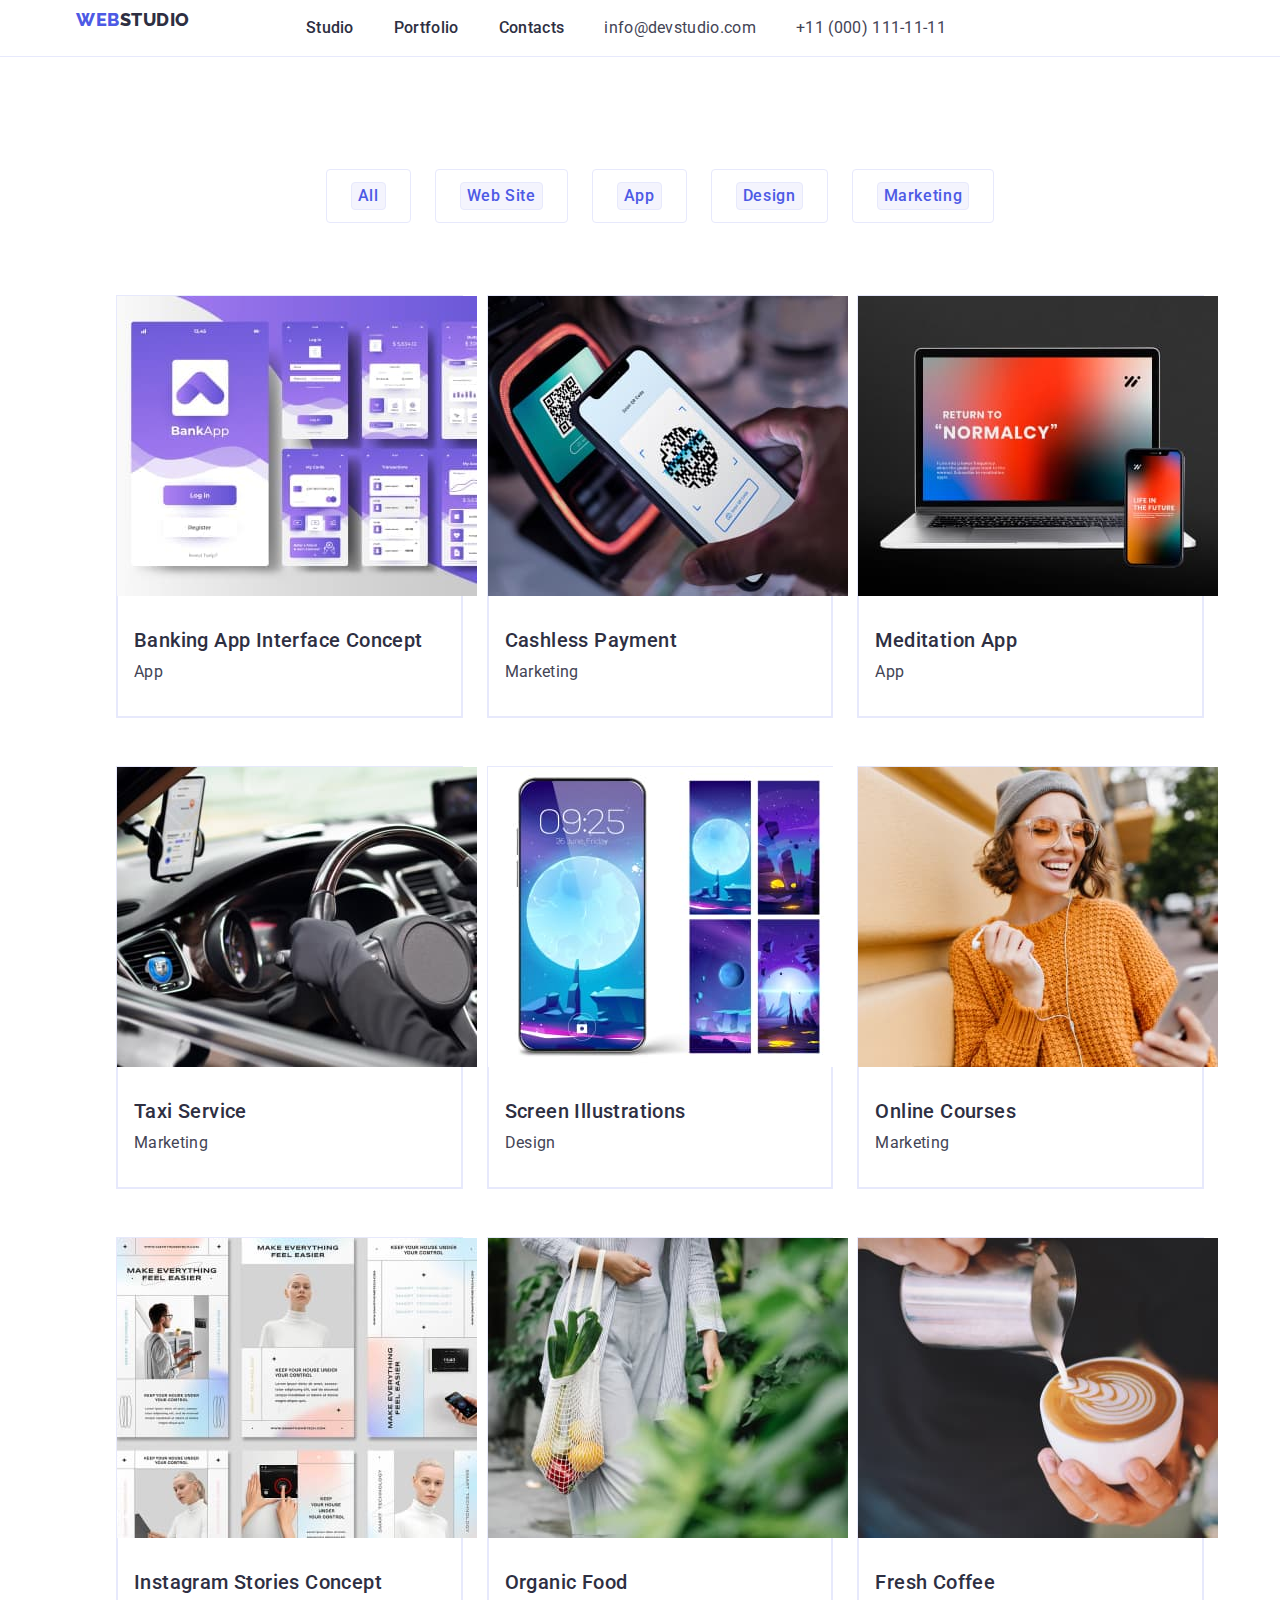
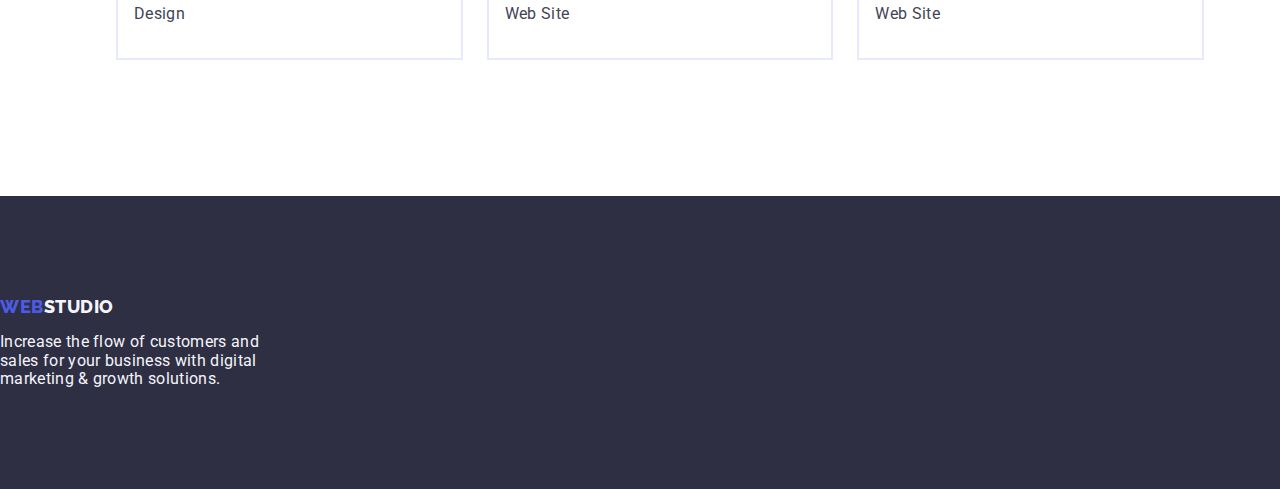
==== portfolio.html @ ccb9b785 "e" ====
<!DOCTYPE html>
<html lang="en">
<!-- <link rel="stylesheet" href="./css/styles.css/style.css\"> -->

<head>
    <meta charset="UTF-8">
    <meta http-equiv="X-UA-Compatible" content="IE=edge">
    
    <meta name="viewport" content="width=device-width, initial-scale=1.0">
    <link rel="preconnect" href="https://fonts.googleapis.com">
<link rel="preconnect" href="https://fonts.gstatic.com" crossorigin>
<link href="https://fonts.googleapis.com/css2?family=Roboto:wght@400;500;700;900&display=swap" rel="stylesheet">
<link rel="preconnect" href="https://fonts.googleapis.com">
<link rel="preconnect" href="https://fonts.gstatic.com" crossorigin>
<link href="https://fonts.googleapis.com/css2?family=Raleway:wght@800&family=Roboto:wght@400;500;700;900&display=swap" rel="stylesheet">
<link rel="stylesheet" href="https://cdn.jsdelivr.net/npm/modern-normalize@1.1.0/modern-normalize.min.css">
<link rel="stylesheet" href="./css/styles.css">
    <title>Web Studio</title>
</head>

 <body>
    

   <!--HEAD-->

   <header class="header-class">
<div class="header-div container">
    <nav class="header-nav">
        
        <a class="logo list link" href="./index.html">Web<span class="studio">Studio</span></a>
        <ul class="list menu">
            <li><a class="link nav-link" href="./index.html">Studio</a></li>
            <li><a class="link nav-link" href="./portfolio.html">Portfolio</a></li>
            <li><a class="link nav-link" href="">Contacts</a></li>
        </ul>
    </nav>
      
    <address class="address">
        <ul class="list address-list">
            <li><a class="link contact" href="mailto:info@devstudio.com">info@devstudio.com</a></li>
            <li><a class="link contact" href="tel:+110001111111">+11 (000) 111-11-11</a></li>
        </ul>
    </address>
</div>   
    </header>


    <main>
<!-- Buttons -->

<section class="bunners">
    <div class="container">
    
    <h1 hidden>Portfolio</h1>
    <ul class="listbtn list">
        <li class="list-btn"><button class="text-btn buttons" type="button">All</button></li>
        <li class="list-btn"><button class="text-btn buttons" type="button">Web Site</button></li>
        <li class="list-btn"><button class="text-btn buttons" type="button">App</button></li>
        <li class="list-btn"><button class="text-btn buttons" type="button">Design</button></li>
        <li class="list-btn"><button class="text-btn buttons" type="button">Marketing</button></li>
    </ul>




<!-- Pictures -->

      
    <ul class="portfolio list">

        <li class="cart"><a class="prt-list link" href="#">
            <img src="./images/banking.jpg" alt="picture1" width="360" height="300">
            <div class="portfolio-name">
            <h2 class="port-hdr">Banking App Interface Concept</h2>
            <p class="port-pgf">App</p> 
        </div>
      </a>
    </li> 

        <li class="cart"><a class="prt-list link" href="#">
            <img src="./images/cashless.jpg" alt="picture2" width="360" height="300">
            <div class="portfolio-name">
            <h2 class="port-hdr">Cashless Payment</h2>
            <p class="port-pgf">Marketing</p>
        </div>
    </a>
</li>

        <li class="cart"><a class="prt-list link" href="#">
            <img src="./images/meditation.jpg" alt="picture3" width="360" height="300">
            <div class="portfolio-name">
            <h2  class="port-hdr">Meditation App</h2>
            <p class="port-pgf">App</p>
        </div>
    </a>
        </li>
  

        <li class="cart"><a class="prt-list link" href="#"><img src="./images/taxi.jpg" alt="picture2" width="360" height="300">
            <div class="portfolio-name">
            <h2 class="port-hdr">Taxi Service</h2>
            <p class="port-pgf">Marketing</p>
        </div>
    </a>
</li>

        <li class="cart"><a class="prt-list link" href="#">
            <img src="./images/screen.jpg" alt="picture3" width="360" height="300">
            <div class="portfolio-name">
            <h2 class="port-hdr">Screen Illustrations</h2>
            <p class="port-pgf">Design</p>
        </div>
    </a>
</li>
      
        <li class="cart"><a class="prt-list link" href="#">
            <img src="./images/online.jpg" alt="picture1" width="360" height="300">
            <div class="portfolio-name">
            <h2 class="port-hdr">Online Courses</h2>
            <p class="port-pgf">Marketing</p>
        </div>
    </a>
</li>

        <li class="cart"><a class="prt-list link" href="#">
            <img src="./images/instagram.jpg" alt="picture2" width="360" height="300">
            <div class="portfolio-name">
            <h2 class="port-hdr">Instagram Stories Concept</h2>
            <p class="port-pgf">Design</p>
        </div>
    </a>
        </li>

        <li class="cart"><a class="prt-list link" href="#">
            <img src="./images/organic.jpg" alt="picture3" width="360" height="300">
            <div class="portfolio-name">
            <h2 class="port-hdr">Organic Food</h2>
            <p class="port-pgf">Web Site</p>
        </div>
    </a>
        </li>


        <li class="cart"><a class="prt-list link" href="#">
            <img src="./images/fresh.jpg" alt="picture1" width="360" height="300">
            <div class="portfolio-name">  
            <h2 class="port-hdr">Fresh Coffee</h2>
             <p class="port-pgf">Web Site</p>
            </div>
      </a>
     </li>


        </ul>
    </div>

    </section>


    </main>  

 <!--FOOTER--> 
 <footer class="container-footer">

            
    <a class="logo link" href="./index.html">Web<span class="studioft">Studio</span></a>

<p class="footer-p">Increase the flow of customers and sales for your business with digital marketing & growth solutions.</p>  

</footer>
    
</body>
</html>
---- css/styles.css ----
html {
  box-sizing: border-box;
}

*,
*::before,
::after {
  box-sizing: inherit;
}

img {
  display: block;
}

body {
  background-color: var(--color-main);
  font-family: Roboto, sans-serif;
  /* weight: Regular;  */
  color: #434455;
  /* Letter Spacing: 2%; */
}

:root {
  /* Text colors */
  --main-txt-cl: #2e2f42;
  --accent-txt-cl: #4d5ae5;
  --color-main: #ffffff;
  --hover-main: #404bbf;
  --footer-second: #f4f4fd;
  --background-hover: #404bbf;
  --background-team: #f4f4fd;
  --color-pgf: #434455;
  --border-button: #e7e9fc;
}

h1,
h2,
h3,
h4,
h5,
h6,
p {
  margin: 0;
}

/**
      |============================
      |Base styles
      |============================
    */

.link {
  text-decoration: none;
  list-style-type: none;
}

ul {
  list-style-type: none;
}

/**
      |============================
      |Header styles
      |============================
    */

.header-class {
  border-bottom: 1px solid var(--border-button);
}

.header-div {
  display: flex;
  align-items: center;
}
.container {
  width: 1158px;
  padding: 0 15px;
  margin: 0 auto;
}

.header-nav {
  display: flex;
  align-items: center;
}

.menu {
  display: flex;
  gap: 40px;
}

.logo {
  font-family: "Raleway", sans-serif;
  font-weight: 800;
  font-size: 18px;
  line-height: 1.17;
  text-transform: uppercase;
  color: var(--accent-txt-cl);
  letter-spacing: 0.03em;
  text-decoration: none;
  margin-right: 76px;
}

.studio {
  color: var(--main-txt-cl);
}

.link:hover,
.link:focus {
  color: var(--hover-main);
}

.nav-link {
  font-weight: 500;
  line-height: 1.5;
  letter-spacing: 0.02em;
  color: var(--main-txt-cl);
  padding: 24px 0;
}

.address-list {
  display: flex;
  gap: 40px;
}

.contact {
  font-family: "Roboto", sans-serif;
  font-size: 16px;
  line-height: 1.5;
  letter-spacing: 0.02em;
  color: var(--color-pgf);
  font-style: normal;
}

.address {
  font-style: normal;
}

.main-bunner {
  background-color: var(--main-txt-cl);
  padding: 188px 0;
}

.design-h {
  font-family: "Roboto", sans-serif;
  font-style: normal;
  font-weight: 700;
  font-size: 56px;
  line-height: 1.07;
  text-align: center;
  letter-spacing: 0.02em;
  color: var(--color-main);
  max-width: 496px;
}

.button-textn {
  font-family: "Roboto", sans-serif;
  font-weight: 500;
  font-size: 16px;
  line-height: 1.5;

  letter-spacing: 0.04em;
  background-color: var(--accent-txt-cl);
  color: var(--color-main);
  cursor: pointer;

  display: block;
  min-width: 169px;
  height: 56px;
  border: none;
  border-radius: 4px;
}

.button-textn:hover,
.button-textn:focus {
  background: var(--background-hover);
  box-shadow: 0px 4px 4px rgba(0, 0, 0, 0.15);
  border-radius: 4px;
}

.strategy {
  padding: 120px 0;
}

.opportunity {
  font-family: "Roboto", sans-serif;
  font-style: normal;
  font-weight: 500;
  font-size: 20px;
  line-height: 1.2;
  letter-spacing: 0.02em;
  color: var(--main-txt-cl);

  margin-bottom: 8px;
}

.textp {
  font-family: "Roboto", sans-serif;
  font-weight: 400;
  font-size: 16px;
  line-height: 1.5;
  letter-spacing: 0.02em;
  color: var(--color-pgf);

  text-align: center;
}

.doing {
  padding-bottom: 120px;
}

.texthtwo {
  font-family: "Roboto", sans-serif;
  font-style: normal;
  font-weight: 700;
  font-size: 36px;
  line-height: 1.11;
  /* identical to box height, or 111% */

  text-align: center;
  letter-spacing: 0.02em;
  text-transform: capitalize;
  color: var(--main-txt-cl);

  margin-bottom: 72px;
}

.list3 {
  display: flex;
  gap: 24px;
}

.list-li {
  width: calc((100% - 48px) / 3);
}

.team {
  background: var(--background-team);
  padding: 120px 0;
}

.list4 {
  display: flex;
  gap: 24px;
}

.texththree {
  font-family: "Roboto", sans-serif;
  font-style: normal;
  font-weight: 500;
  font-size: 20px;
  line-height: 1.2;
  text-align: center;
  letter-spacing: 0.02em;
  color: var(--main-txt-cl);
  background-color: var(--color-main);
}
.textp {
  font-family: "Roboto", sans-serif;
  font-style: normal;
  font-weight: 400;
  font-size: 16px;
  line-height: 1.5;
  text-align: center;
  letter-spacing: 0.02em;
  color: var(--color-pgf);
}

.li-class {
  background-color: var(--color-main);
  width: calc((100% - 72px) / 4);
  border-radius: 0px 0px 4px 4px;
}

.name {
  padding: 32px 16px;
}

.texththree {
  text-align: center;
  margin-bottom: 8px;
}

.element {
  width: calc((100% - 72px) / 4);
}


.container-footer {
  background: var(--main-txt-cl);

  padding: 100px 0;
}

.studioft {
  color: var(--footer-second);
  text-transform: uppercase;
}

.logo {
  display: inline-block;
  margin-bottom: 16px;
}

.footer-p {
  color: var(--footer-second);
  font-size: 16px;
  line-height: 1.17;
  letter-spacing: 0.02em;
  max-width: 264px;
}

/**
      |============================
      |Portfolio
      |============================
    */

.bunners {
  padding: 96px 0 120px;
}
.listbtn {
  display: flex;
  justify-content: center;
  gap: 24px;
  margin-bottom: 72px
}

.list-btn {
  padding: 12px 24px;
  border: 1px solid var(--border-button);
  border-radius: 4px;
}

.list2 {
  display: flex;
  gap: 24px;
}



.text-btn {
  font-family: "Roboto", sans-serif;
  font-style: normal;
  font-weight: 500;
  font-size: 16px;
  line-height: 1.5;

  display: flex;
  align-items: center;
  text-align: center;
  letter-spacing: 0.04em;
  color: var(--accent-txt-cl);
}

.buttons {
  background: var(--background-team);
  border: 1px solid var(--border-button);
  border-radius: 4px;
  cursor: pointer;
}

.buttons:hover,
.buttons:focus {
  color: var(--color-main);
  background: var(--background-hover);
  box-shadow: 0px 3px 1px rgba(0, 0, 0, 0.1), 0px 2px 1px rgba(0, 0, 0, 0.08),
    0px 2px 2px rgba(0, 0, 0, 0.12);
  border-radius: 4px;
  border: 1px solid transparent;
  border: 1px solid;
}

.portfolio {
  display: flex;
  flex-wrap: wrap;
  column-gap: 24px;
  row-gap: 48px; 
}

.cart {
  background: var(--color-main);
  /* CORNFLOWER */

  border: 1px solid var(--border-button);
  width: calc((100% - 48px)/3);

}

.portfolio-name {
  padding: 32px 16px;
  border: 1px solid var(--border-button);
  border-top: none;
}


.prt-list {
}
.link {
}

.port-hdr {
  font-family: "Roboto";
  font-style: normal;
  font-weight: 500;
  font-size: 20px;
  line-height: 1.2;
  letter-spacing: 0.02em;
  color: var(--main-txt-cl);

  margin-bottom: 8px;
}

.port-pgf {
  font-family: "Roboto";
  font-style: normal;
  font-weight: 400;
  font-size: 16px;
  line-height: 1.5;
  letter-spacing: 0.02em;
  color: var(--color-pgf);
}
.linl {
}
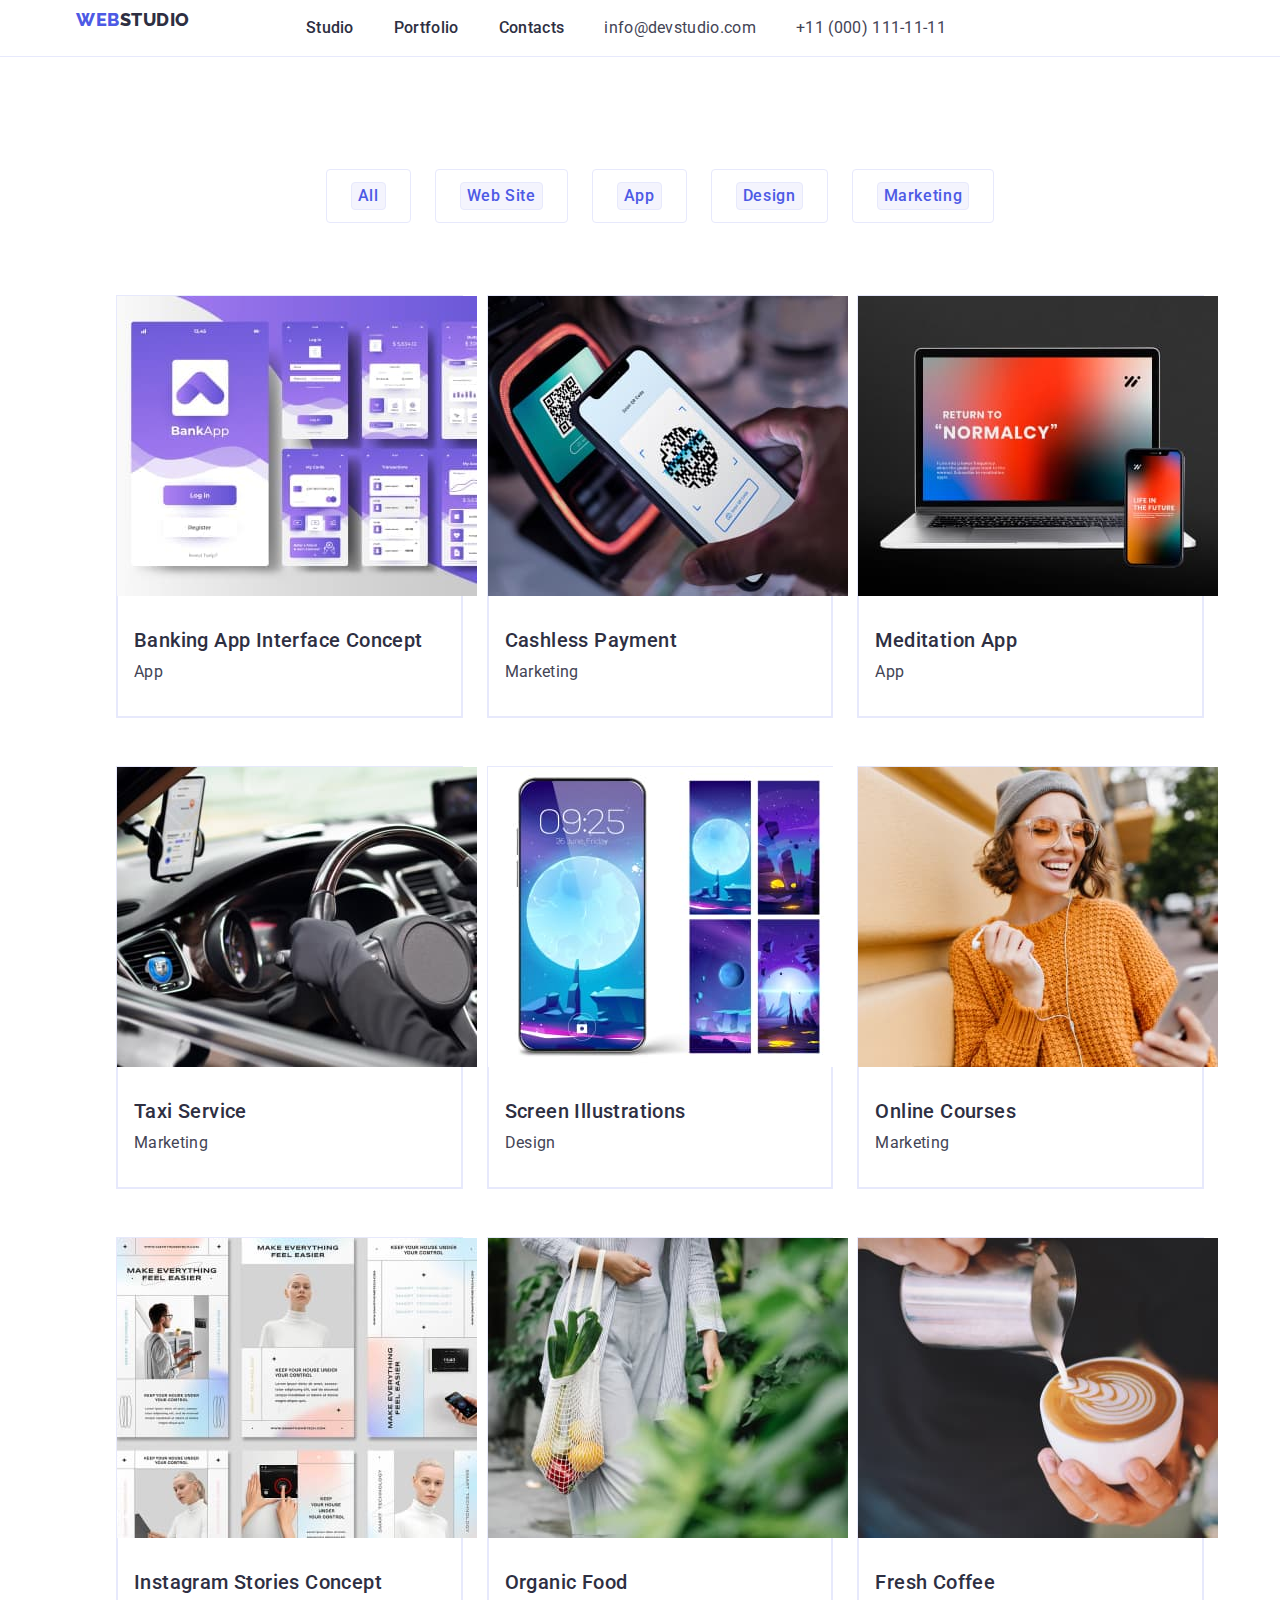
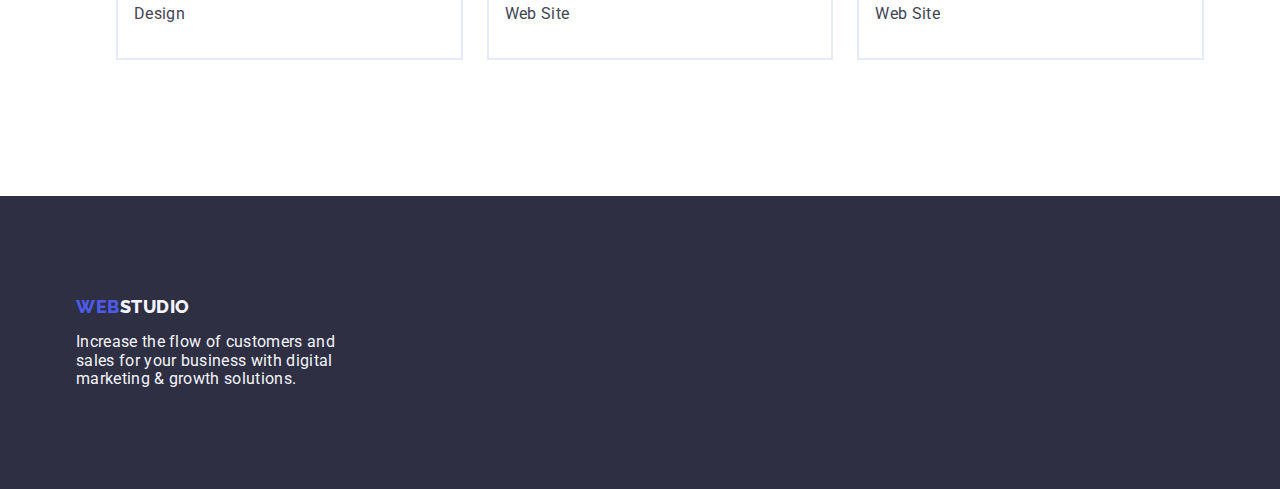
==== commit 31927449: "3" ====
--- a/portfolio.html
+++ b/portfolio.html
@@ -162,11 +162,12 @@
  <!--FOOTER--> 
  <footer class="container-footer">
 
-            
-    <a class="logo link" href="./index.html">Web<span class="studioft">Studio</span></a>
+    <div class="container">
+        <a class="logo link" href="./index.html">Web<span class="studioft">Studio</span></a>
 
 <p class="footer-p">Increase the flow of customers and sales for your business with digital marketing & growth solutions.</p>  
 
+</div>
 </footer>
     
 </body>
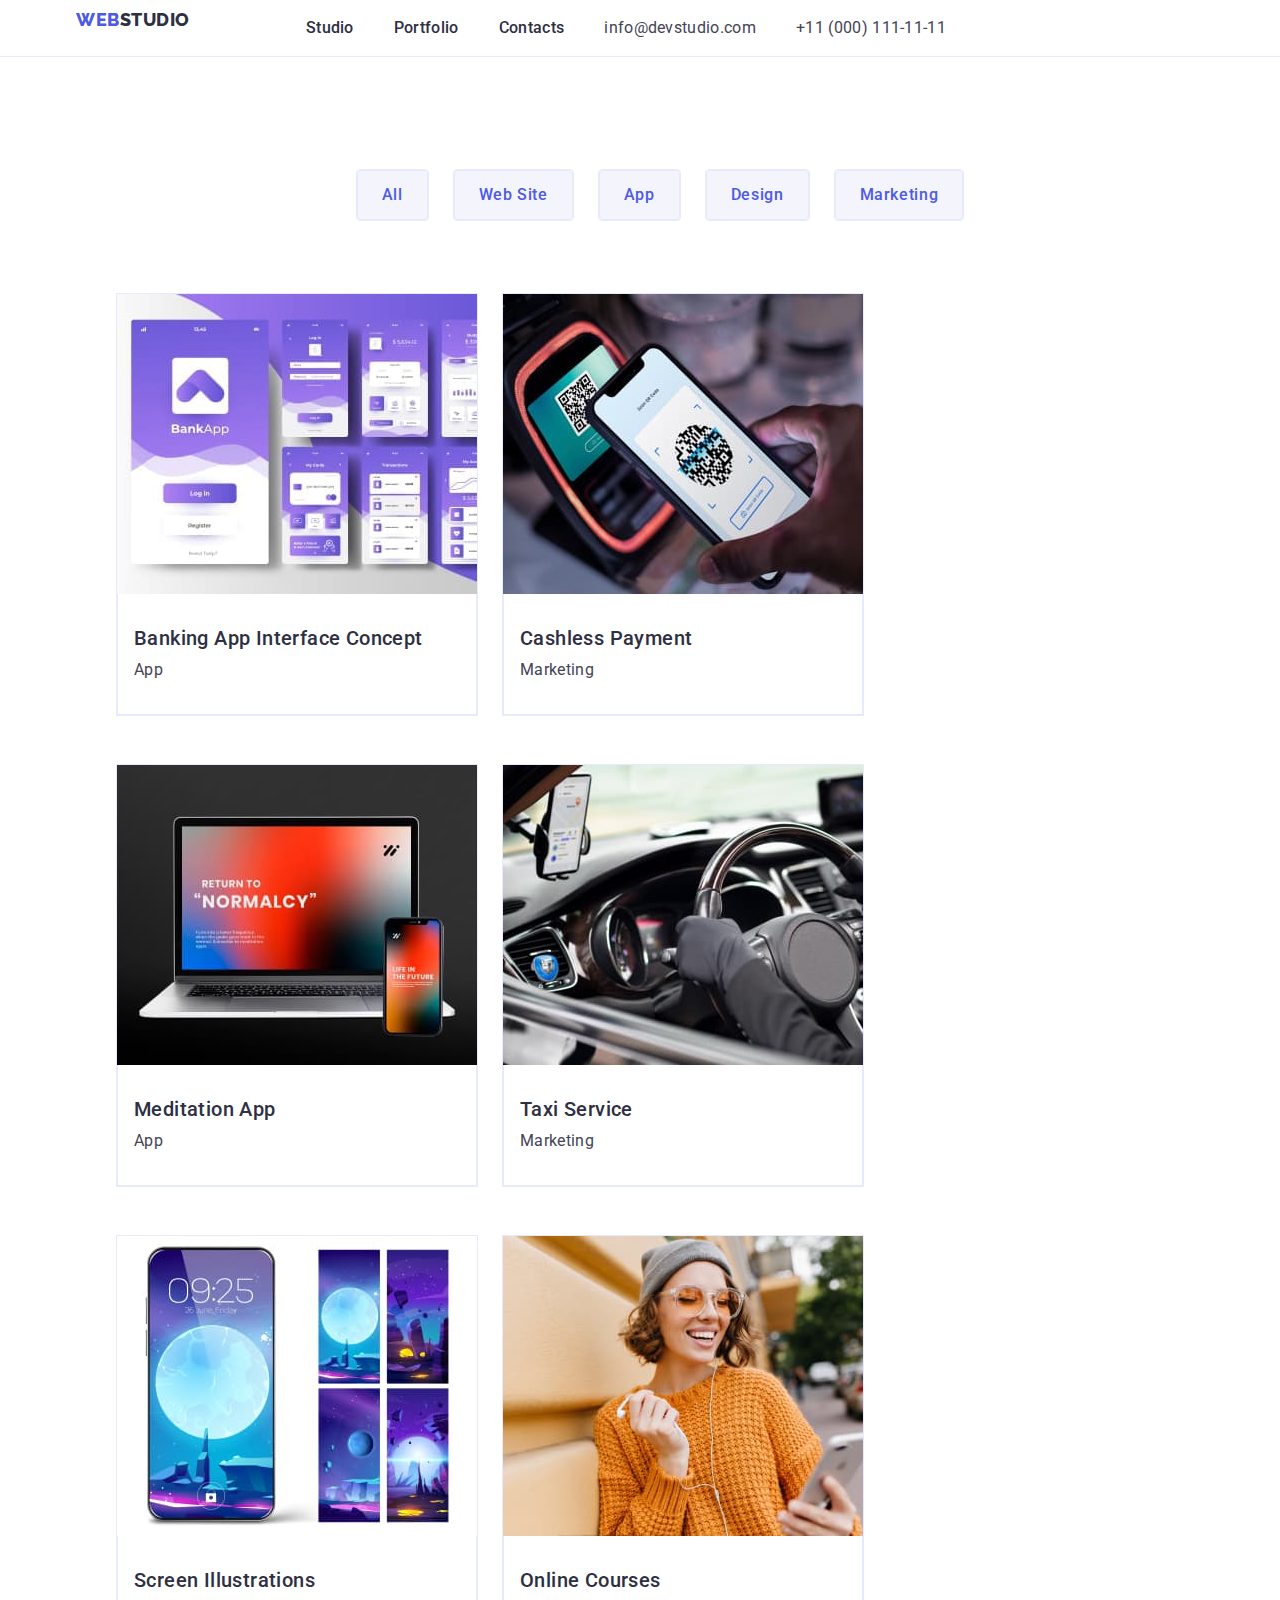
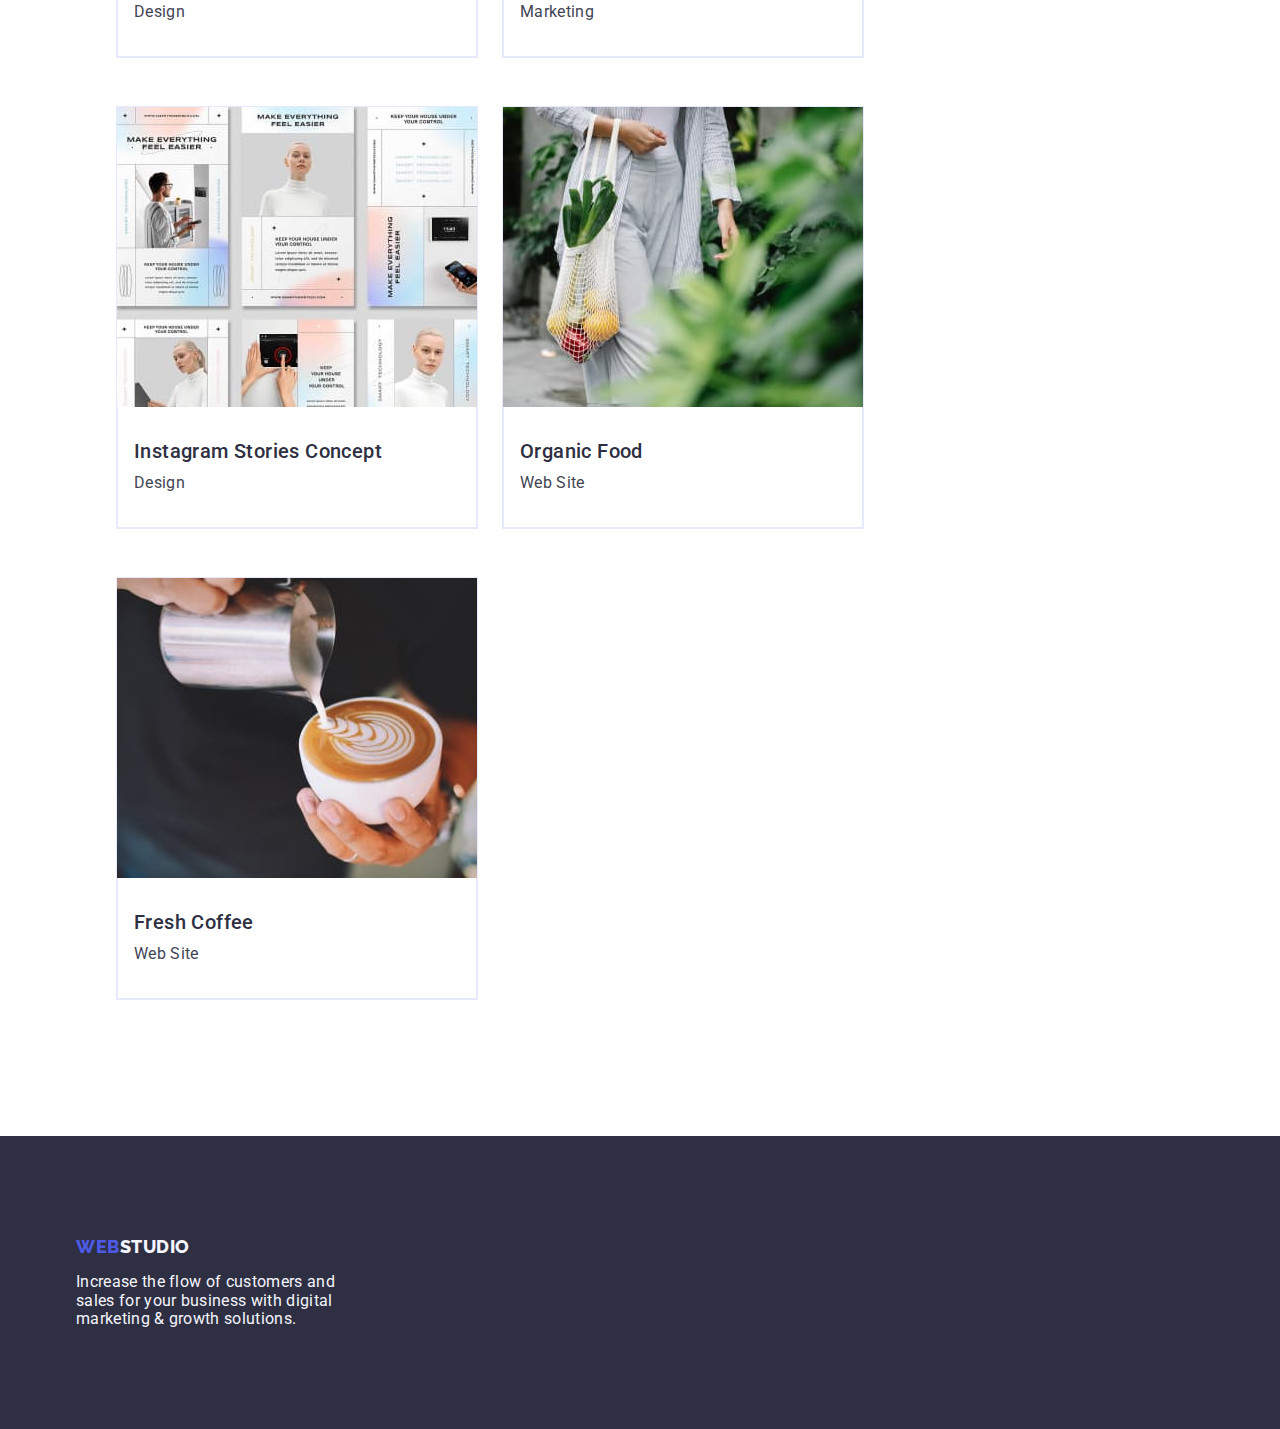
==== commit d362b142: "8" ====
--- a/portfolio.html
+++ b/portfolio.html
@@ -68,7 +68,7 @@
       
     <ul class="portfolio list">
 
-        <li class="cart"><a class="prt-list link" href="#">
+        <li class="test cart"><a class="prt-list link" href="#">
             <img src="./images/banking.jpg" alt="picture1" width="360" height="300">
             <div class="portfolio-name">
             <h2 class="port-hdr">Banking App Interface Concept</h2>
--- a/css/styles.css
+++ b/css/styles.css
@@ -224,13 +224,13 @@
   margin-bottom: 72px;
 }
 
-.list3 {
+.list-secth {
   display: flex;
   gap: 24px;
 }
 
 .list-li {
-  width: calc((100% - 48px) / 3);
+  width: calc(100% - 48px) / 3;
 }
 
 .team {
@@ -238,7 +238,7 @@
   padding: 120px 0;
 }
 
-.list4 {
+.list-secfor {
   display: flex;
   gap: 24px;
 }
@@ -267,7 +267,7 @@
 
 .li-class {
   background-color: var(--color-main);
-  width: calc((100% - 72px) / 4);
+  width: calc(100% - 72px) / 4;
   border-radius: 0px 0px 4px 4px;
 }
 
@@ -281,9 +281,8 @@
 }
 
 .element {
-  width: calc((100% - 72px) / 4);
-}
-
+  width: calc(100% - 72px) / 4;
+}
 
 .container-footer {
   background: var(--main-txt-cl);
@@ -322,21 +321,18 @@
   display: flex;
   justify-content: center;
   gap: 24px;
-  margin-bottom: 72px
+  margin-bottom: 72px;
 }
 
 .list-btn {
-  padding: 12px 24px;
   border: 1px solid var(--border-button);
   border-radius: 4px;
 }
 
-.list2 {
+.list-two {
   display: flex;
   gap: 24px;
 }
-
-
 
 .text-btn {
   font-family: "Roboto", sans-serif;
@@ -350,6 +346,8 @@
   text-align: center;
   letter-spacing: 0.04em;
   color: var(--accent-txt-cl);
+
+  padding: 12px 24px;
 }
 
 .buttons {
@@ -366,15 +364,25 @@
   box-shadow: 0px 3px 1px rgba(0, 0, 0, 0.1), 0px 2px 1px rgba(0, 0, 0, 0.08),
     0px 2px 2px rgba(0, 0, 0, 0.12);
   border-radius: 4px;
+}
+
+.text-btn:hover {
   border: 1px solid transparent;
-  border: 1px solid;
+}
+
+.text-btn:focus {
+  border: 1px solid transparent;
 }
 
 .portfolio {
   display: flex;
   flex-wrap: wrap;
   column-gap: 24px;
-  row-gap: 48px; 
+  row-gap: 48px;
+}
+
+.test {
+  width: calc(100% - 48px) / 3
 }
 
 .cart {
@@ -382,8 +390,7 @@
   /* CORNFLOWER */
 
   border: 1px solid var(--border-button);
-  width: calc((100% - 48px)/3);
-
+  width: calc(100% - 48px) / 3;
 }
 
 .portfolio-name {
@@ -392,7 +399,6 @@
   border-top: none;
 }
 
-
 .prt-list {
 }
 .link {
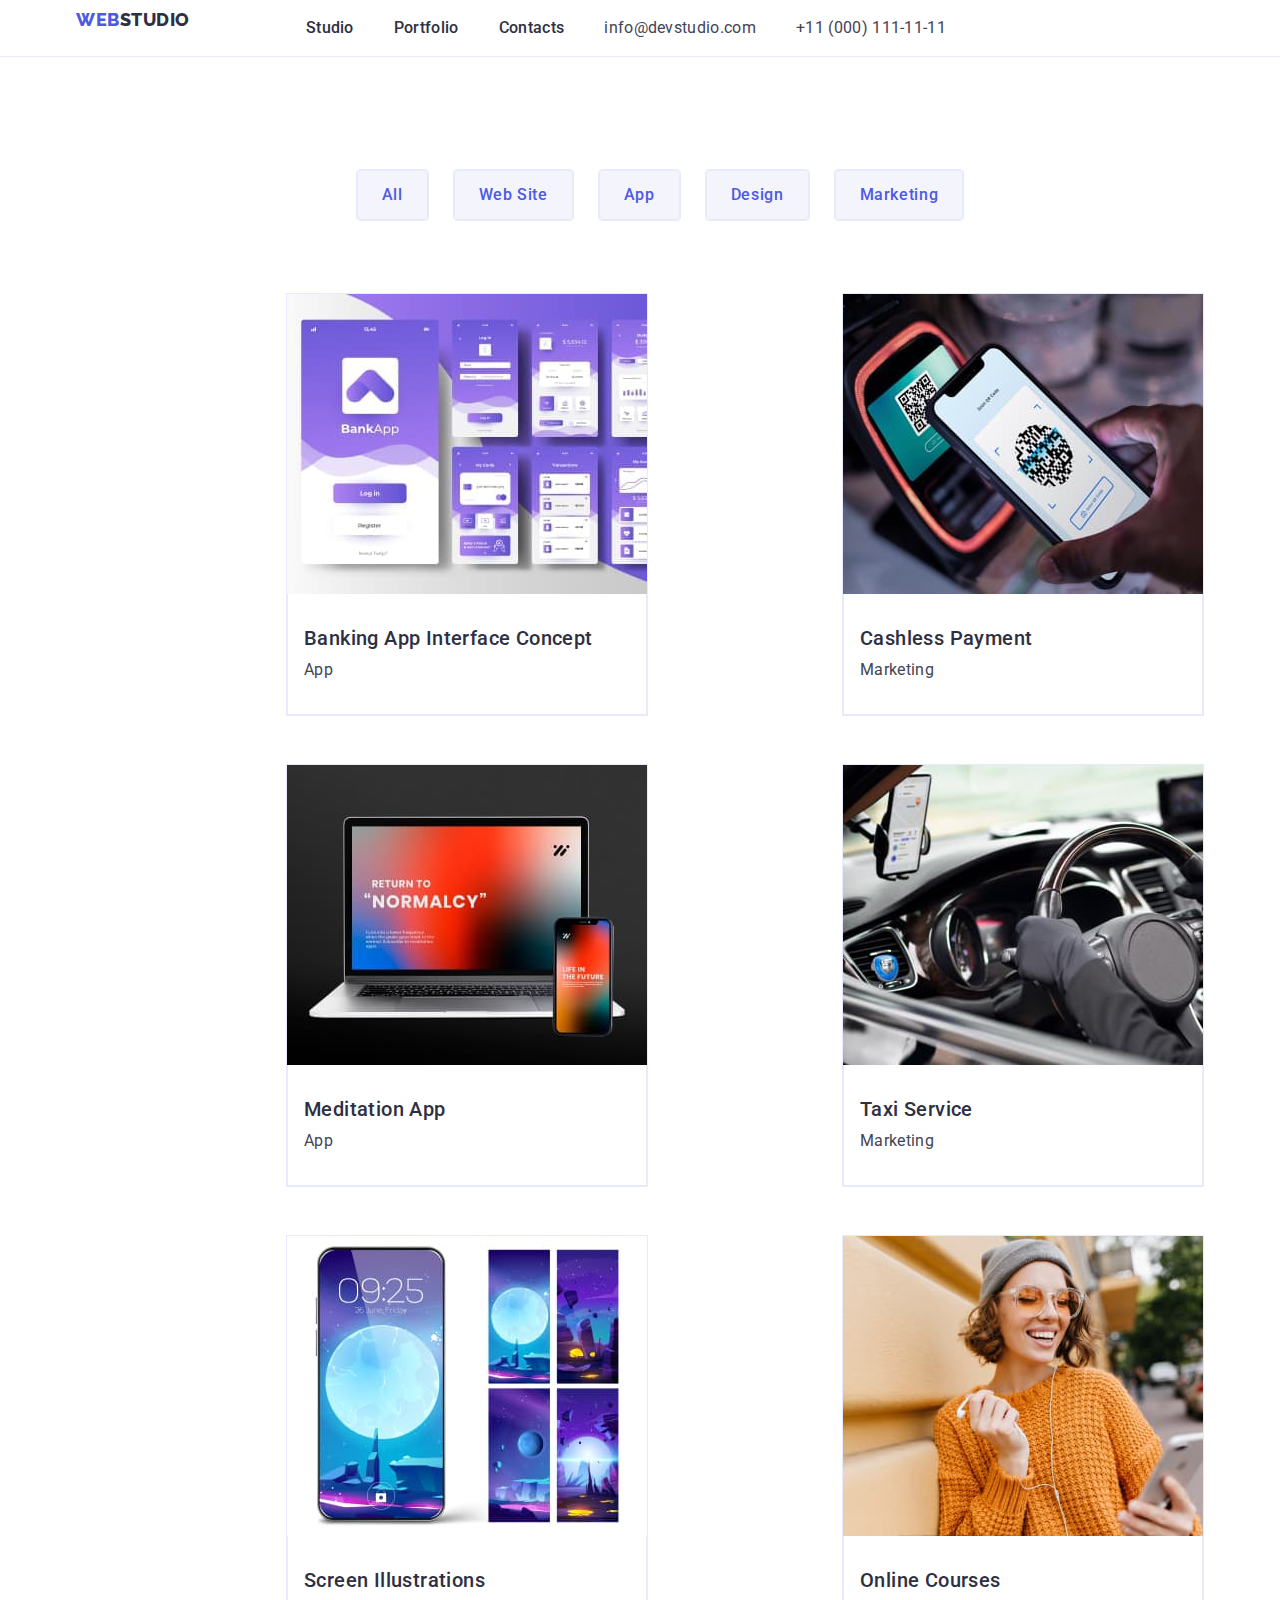
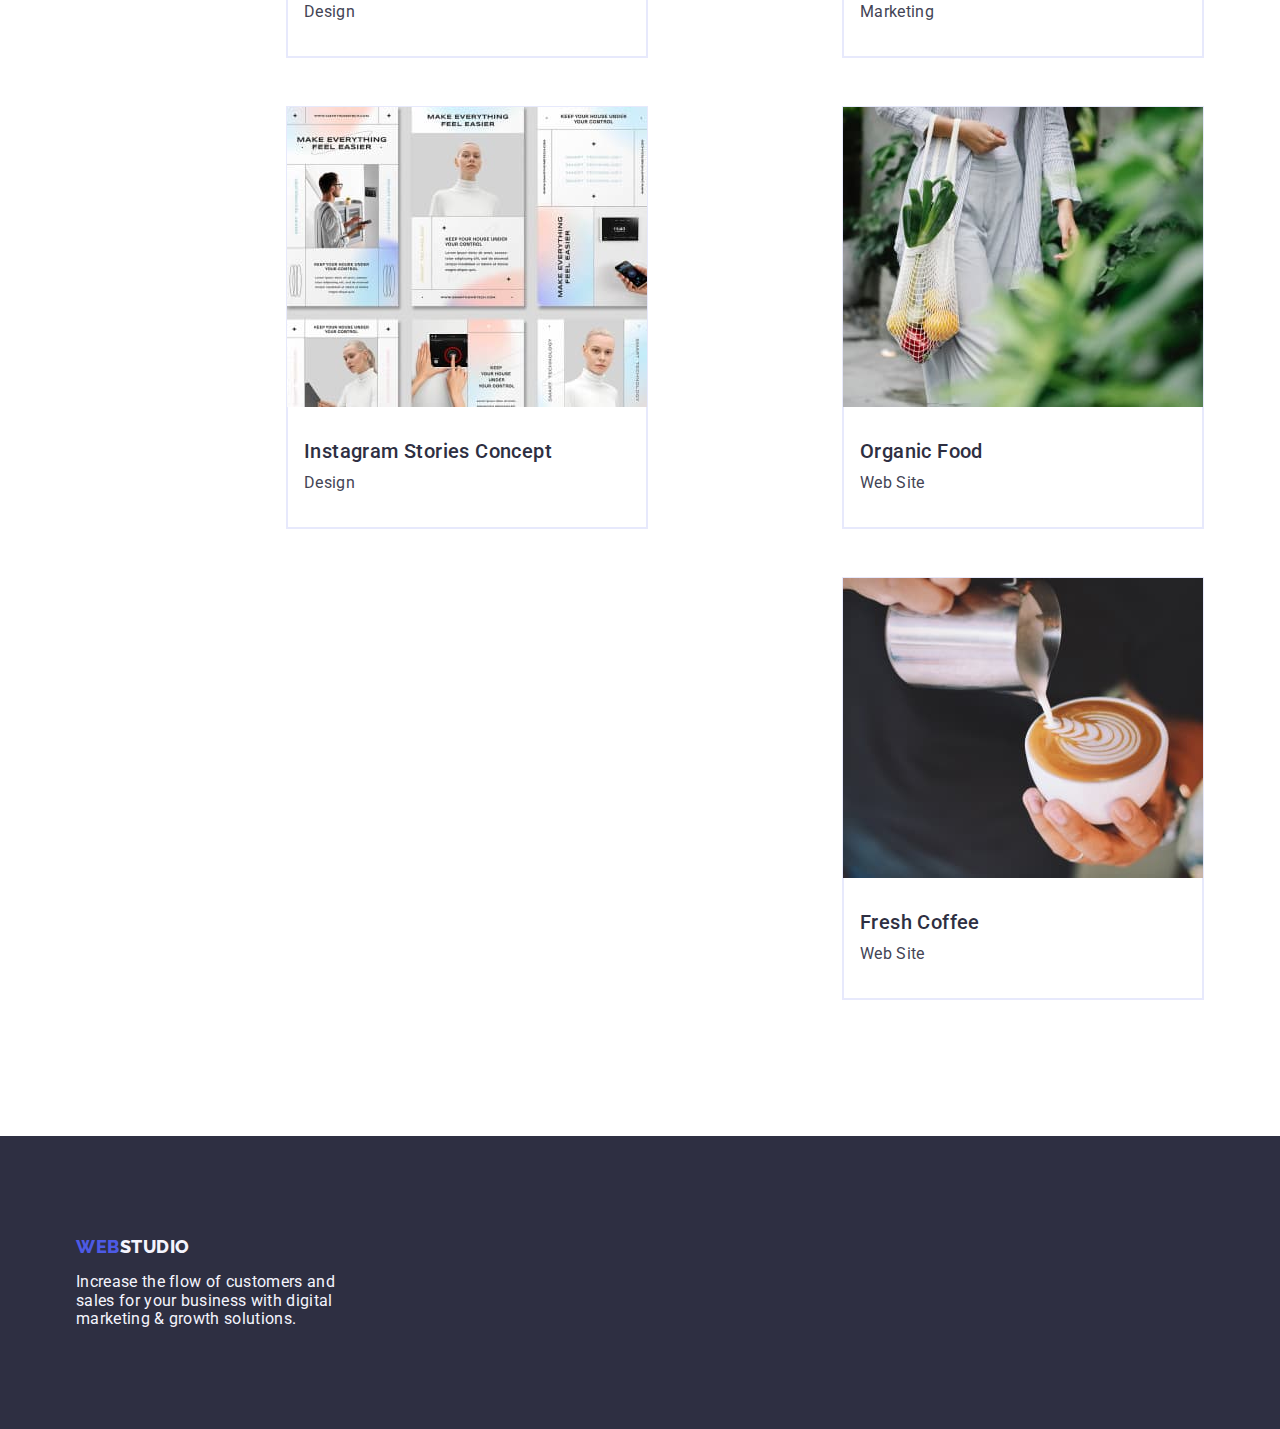
==== commit 110eba3e: "1" ====
--- a/portfolio.html
+++ b/portfolio.html
@@ -66,9 +66,9 @@
 <!-- Pictures -->
 
       
-    <ul class="portfolio list">
+    <ul class="portfolio">
 
-        <li class="test cart"><a class="prt-list link" href="#">
+        <li class="cart"><a class="prt-list link" href="#">
             <img src="./images/banking.jpg" alt="picture1" width="360" height="300">
             <div class="portfolio-name">
             <h2 class="port-hdr">Banking App Interface Concept</h2>
--- a/css/styles.css
+++ b/css/styles.css
@@ -381,16 +381,14 @@
   row-gap: 48px;
 }
 
-.test {
-  width: calc(100% - 48px) / 3
-}
-
 .cart {
   background: var(--color-main);
   /* CORNFLOWER */
-
   border: 1px solid var(--border-button);
   width: calc(100% - 48px) / 3;
+ 
+  margin-left: auto;
+  padding-right: auto;
 }
 
 .portfolio-name {
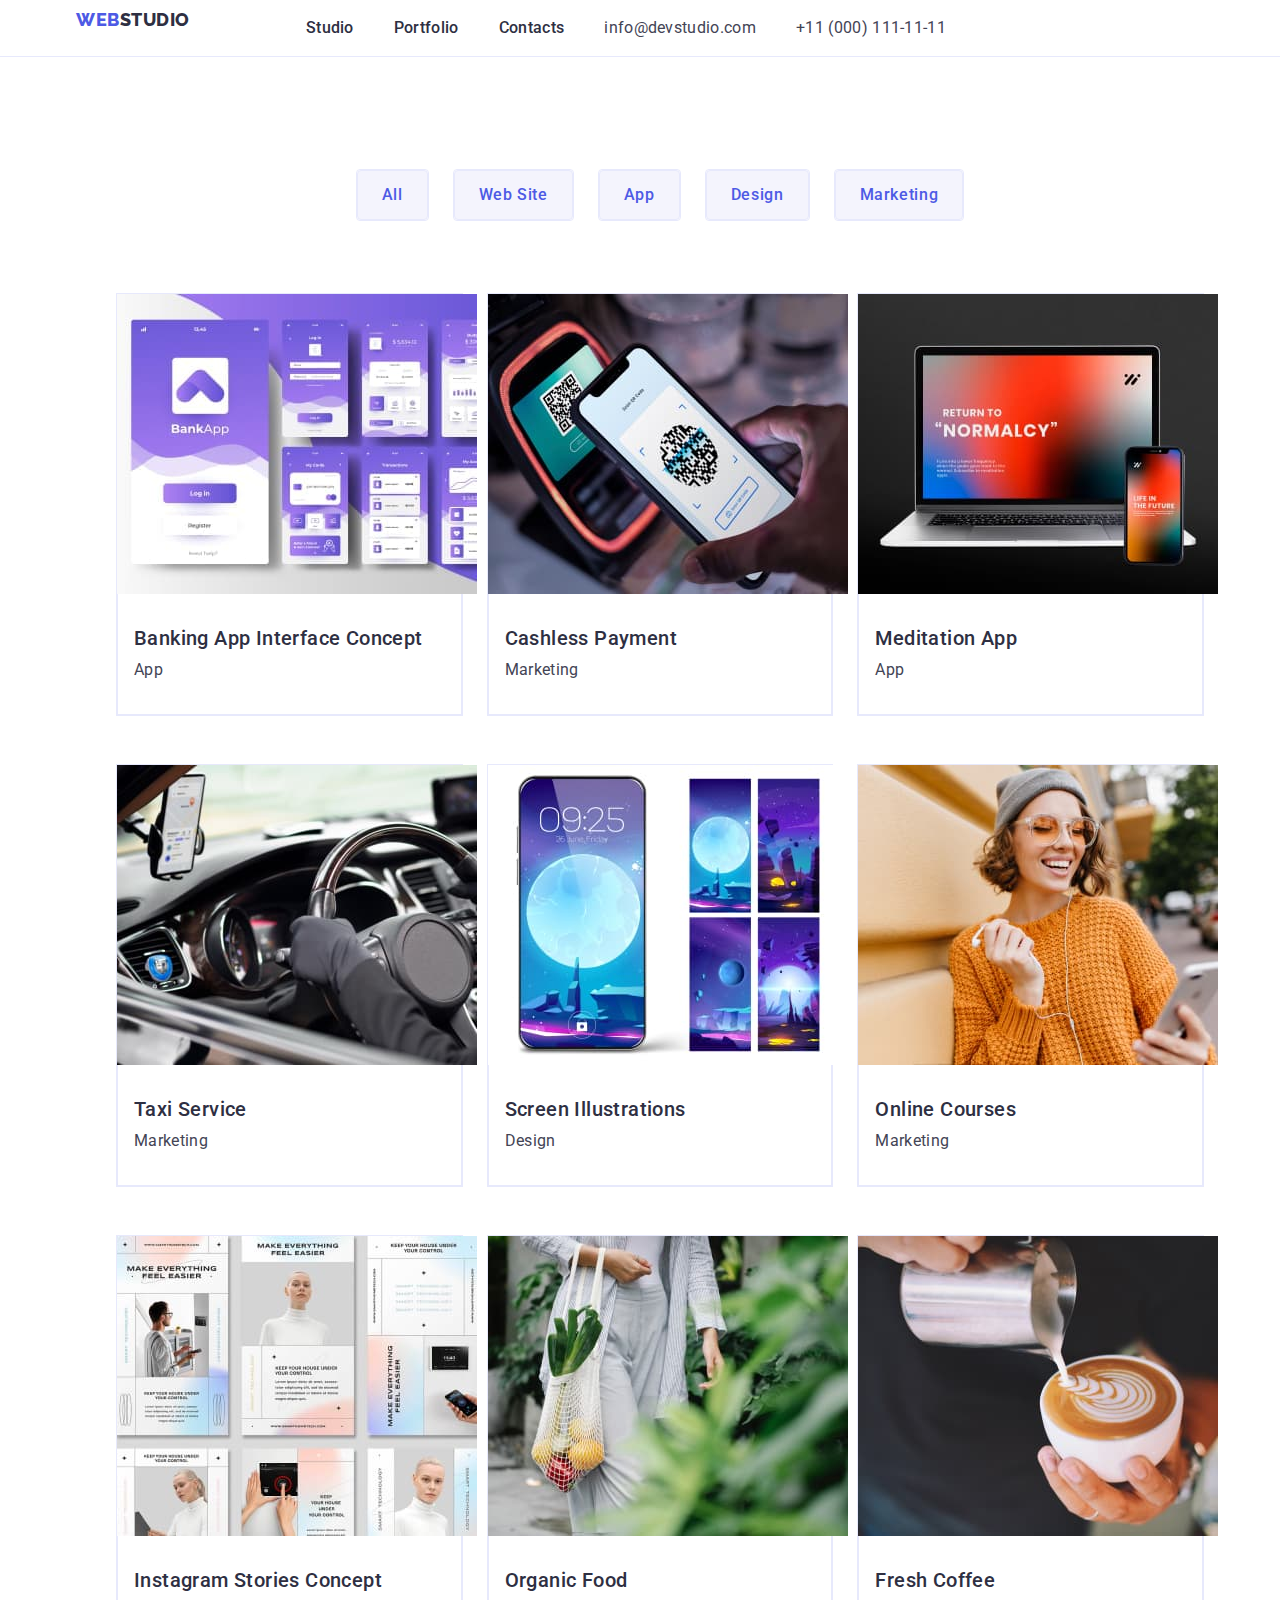
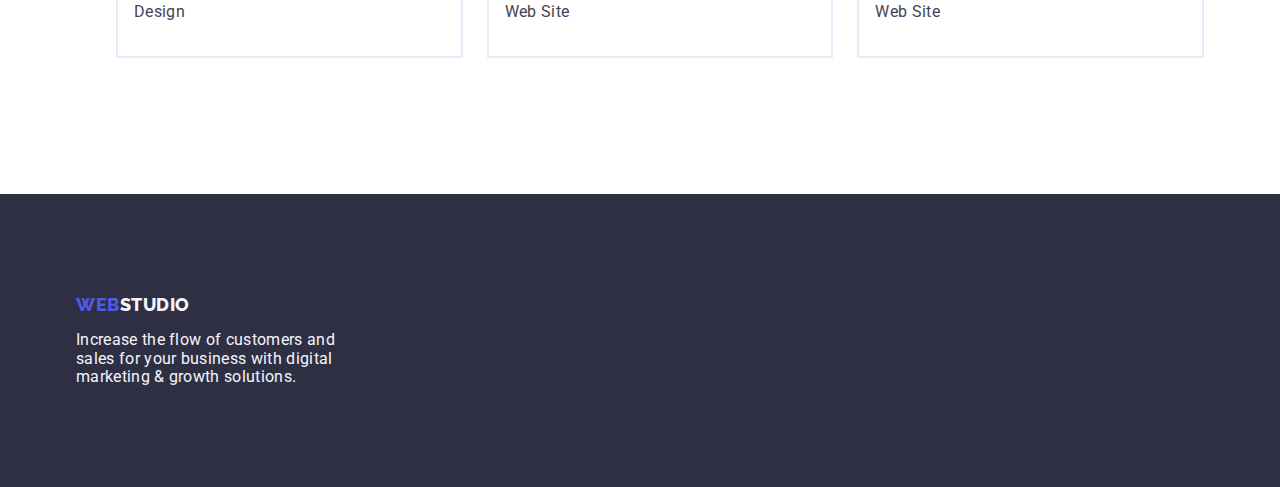
==== commit c28fc120: "test" ====
--- a/portfolio.html
+++ b/portfolio.html
@@ -43,6 +43,7 @@
     </address>
 </div>   
     </header>
+    
 
 
     <main>
--- a/css/styles.css
+++ b/css/styles.css
@@ -33,6 +33,7 @@
   --border-button: #e7e9fc;
 }
 
+/* reset start */
 h1,
 h2,
 h3,
@@ -42,6 +43,8 @@
 p {
   margin: 0;
 }
+
+
 
 /**
       |============================
@@ -281,7 +284,7 @@
 }
 
 .element {
-  width: calc(100% - 72px) / 4;
+  width: calc((100% - 72px) / 4);
 }
 
 .container-footer {
@@ -379,16 +382,17 @@
   flex-wrap: wrap;
   column-gap: 24px;
   row-gap: 48px;
+  
+  margin: 0, auto;
+  margin-left: auto;
+  margin-right: auto;
 }
 
 .cart {
   background: var(--color-main);
   /* CORNFLOWER */
   border: 1px solid var(--border-button);
-  width: calc(100% - 48px) / 3;
- 
-  margin-left: auto;
-  padding-right: auto;
+  width: calc((100% - 48px) / 3);
 }
 
 .portfolio-name {
@@ -397,6 +401,7 @@
   border-top: none;
 }
 
+
 .prt-list {
 }
 .link {
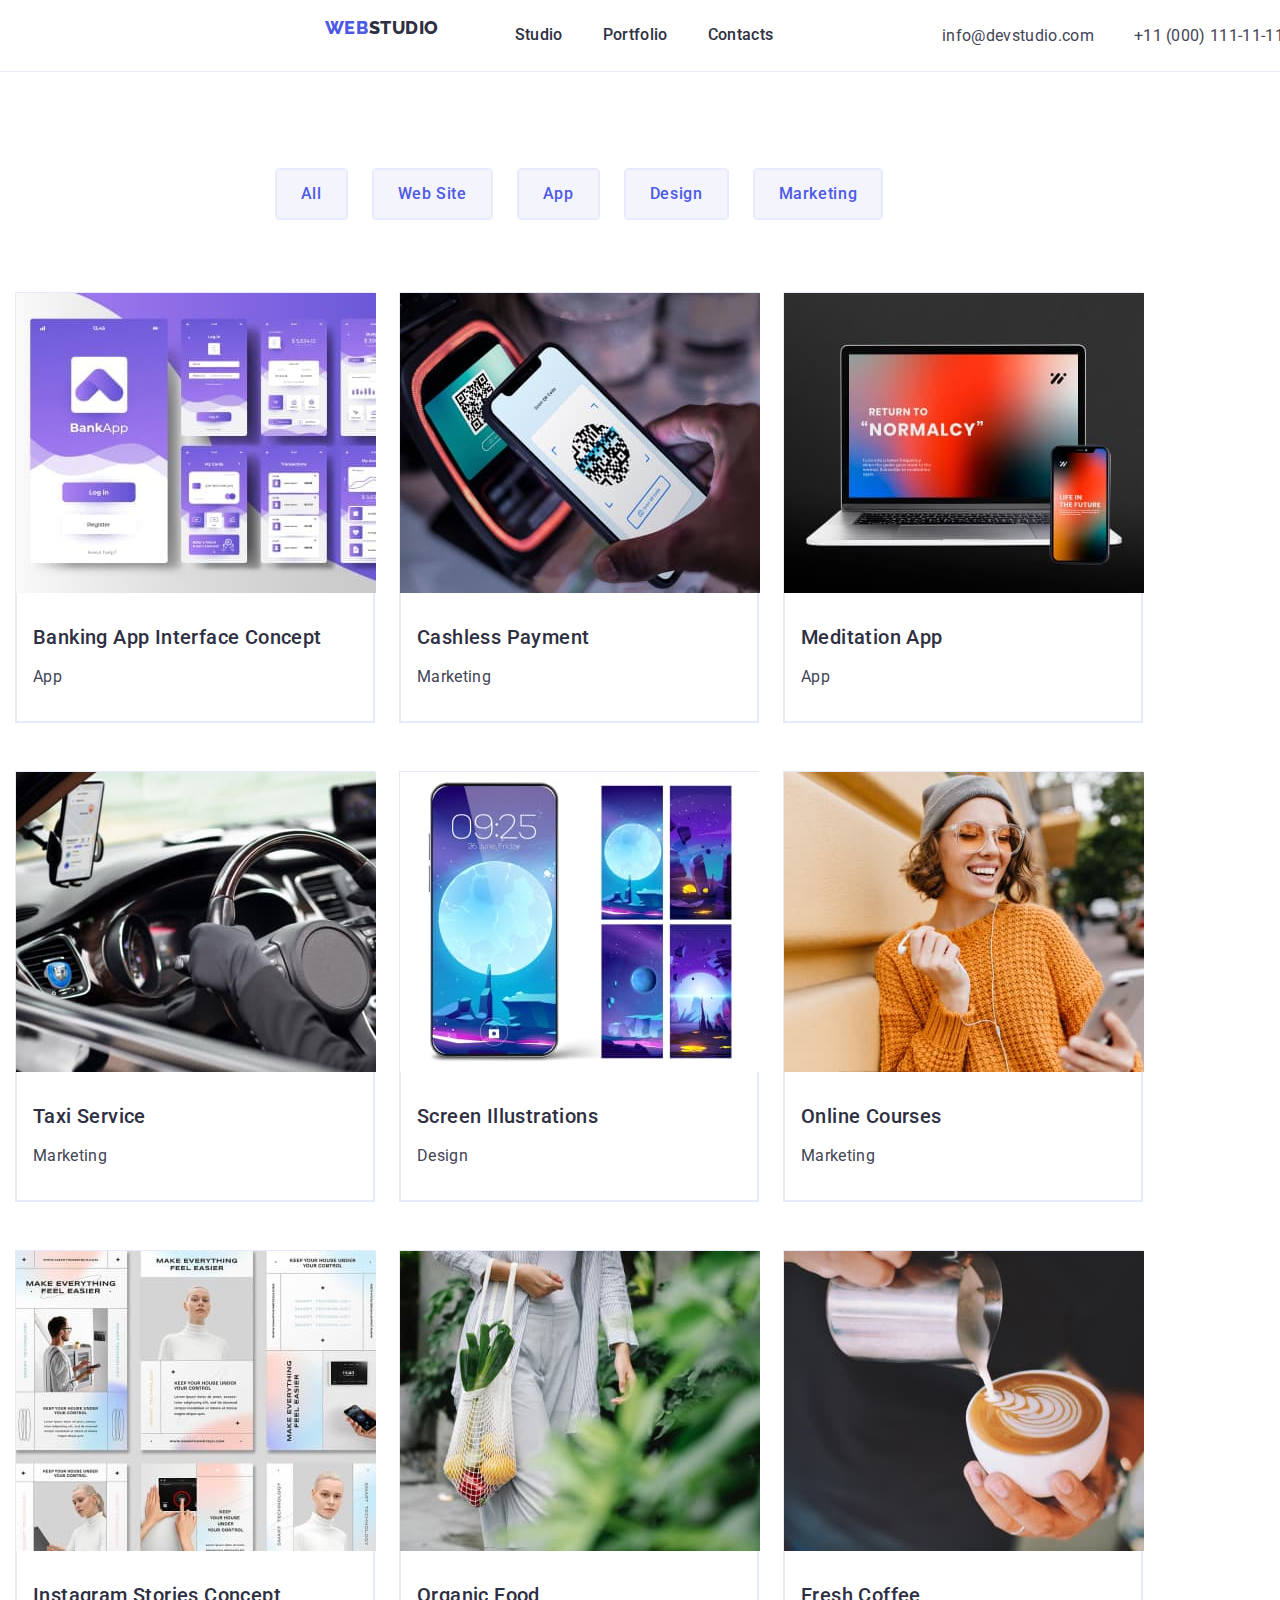
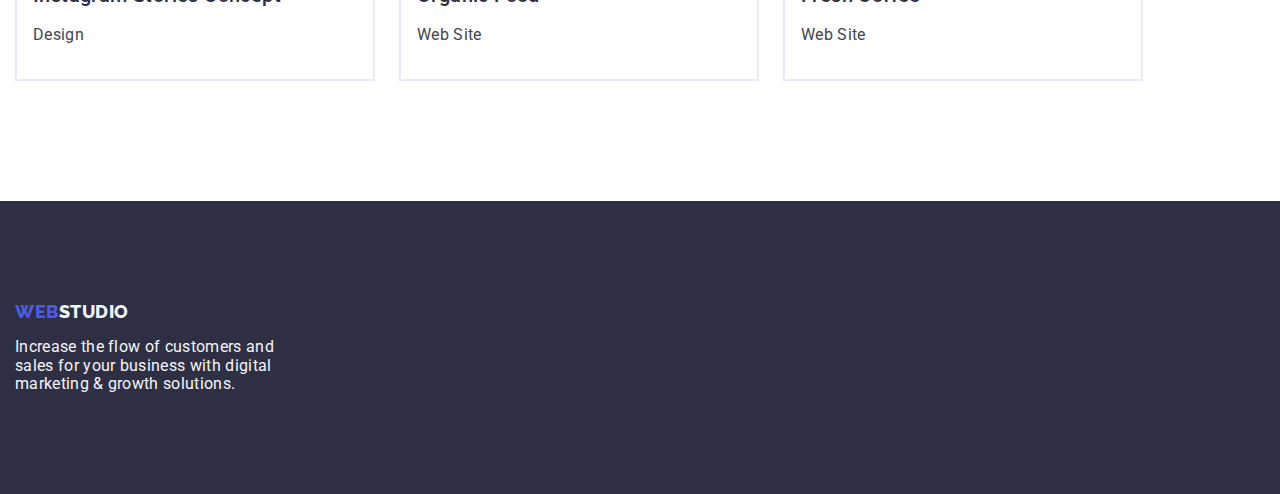
==== commit 1631e520: "1" ====
--- a/portfolio.html
+++ b/portfolio.html
@@ -20,7 +20,6 @@
 
  <body>
     
-
    <!--HEAD-->
 
    <header class="header-class">
@@ -43,7 +42,7 @@
     </address>
 </div>   
     </header>
-    
+
 
 
     <main>
@@ -52,7 +51,7 @@
 <section class="bunners">
     <div class="container">
     
-    <h1 hidden>Portfolio</h1>
+    <h1 class="visually-hidden">Portfolio</h1>
     <ul class="listbtn list">
         <li class="list-btn"><button class="text-btn buttons" type="button">All</button></li>
         <li class="list-btn"><button class="text-btn buttons" type="button">Web Site</button></li>
--- a/css/styles.css
+++ b/css/styles.css
@@ -44,7 +44,11 @@
   margin: 0;
 }
 
-
+.list {
+  list-style-type: none;
+  margin: 0;
+  padding: 0;
+}
 
 /**
       |============================
@@ -59,6 +63,8 @@
 
 ul {
   list-style-type: none;
+  margin: 0;
+  padding: 0;
 }
 
 /**
@@ -69,21 +75,29 @@
 
 .header-class {
   border-bottom: 1px solid var(--border-button);
+  display: grid;
+
+  width: 1440px;
+  height: 72px;
+  left: 0px;
+  top: 0px;
 }
 
 .header-div {
   display: flex;
   align-items: center;
+  margin: 0 auto;
 }
 .container {
   width: 1158px;
   padding: 0 15px;
+
+}
+
+.header-nav {
+  display: flex;
+  align-items: center;
   margin: 0 auto;
-}
-
-.header-nav {
-  display: flex;
-  align-items: center;
 }
 
 .menu {
@@ -153,6 +167,7 @@
   letter-spacing: 0.02em;
   color: var(--color-main);
   max-width: 496px;
+  margin: auto;
 }
 
 .button-textn {
@@ -171,6 +186,10 @@
   height: 56px;
   border: none;
   border-radius: 4px;
+  margin: auto;
+
+  padding: 16px 32px;
+  gap: 10px;
 }
 
 .button-textn:hover,
@@ -184,6 +203,19 @@
   padding: 120px 0;
 }
 
+.visually-hidden {
+  position: absolute;
+  width: 1px;
+  height: 1px;
+  margin: -1px;
+  border: 0;
+  padding: 0;
+  white-space: nowrap;
+  clip-path: inset(100%);
+  clip: rect(0 0 0 0);
+  overflow: hidden;
+}
+
 .opportunity {
   font-family: "Roboto", sans-serif;
   font-style: normal;
@@ -194,6 +226,7 @@
   color: var(--main-txt-cl);
 
   margin-bottom: 8px;
+  width: calc((100% - 48px) / 3);
 }
 
 .textp {
@@ -382,7 +415,7 @@
   flex-wrap: wrap;
   column-gap: 24px;
   row-gap: 48px;
-  
+
   margin: 0, auto;
   margin-left: auto;
   margin-right: auto;
@@ -396,12 +429,24 @@
 }
 
 .portfolio-name {
+  display: flex;
+  flex-direction: column;
+  justify-content: center;
+  align-items: flex-start;
+  padding: 0px 16px;
+  gap: 8px;
+
+  /*   
+  width: 360px;
+  height: 56px;
+  left: 0px;
+  top: 332px; */
+
   padding: 32px 16px;
   border: 1px solid var(--border-button);
   border-top: none;
 }
 
-
 .prt-list {
 }
 .link {
